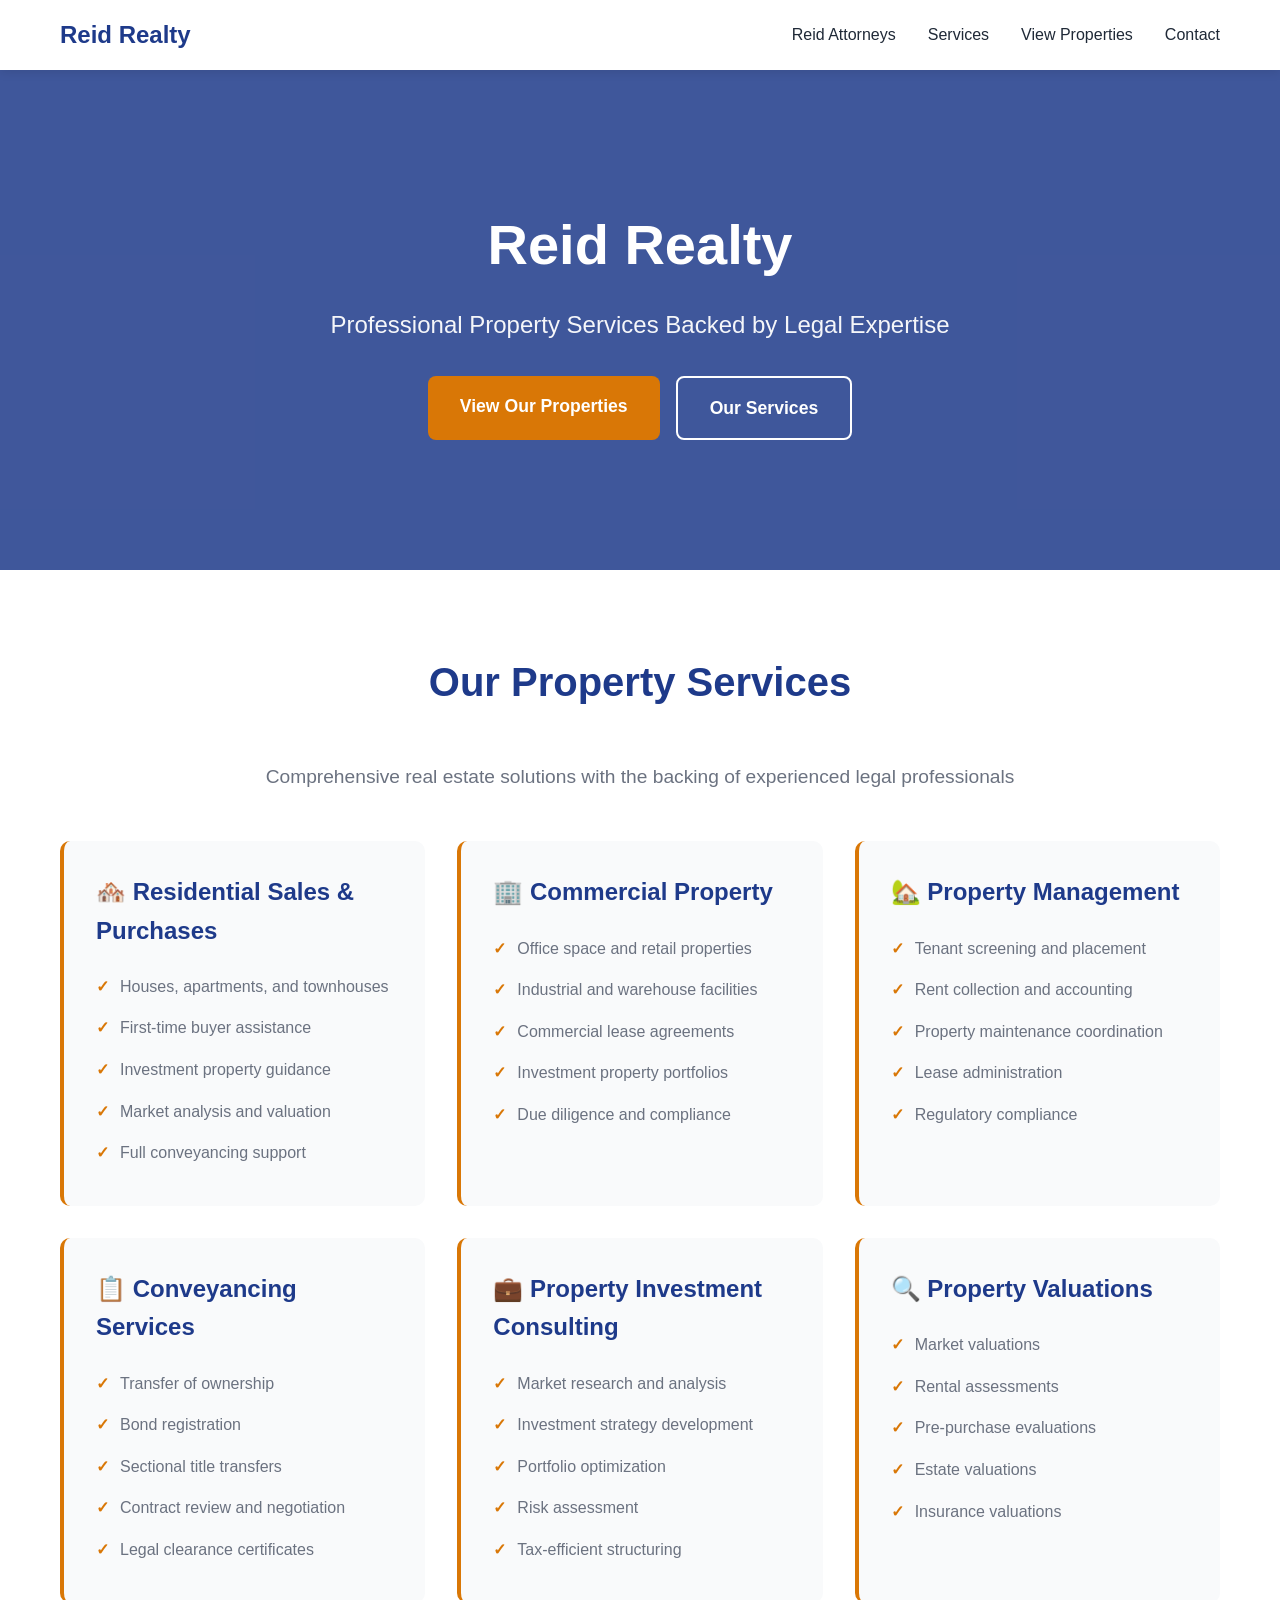
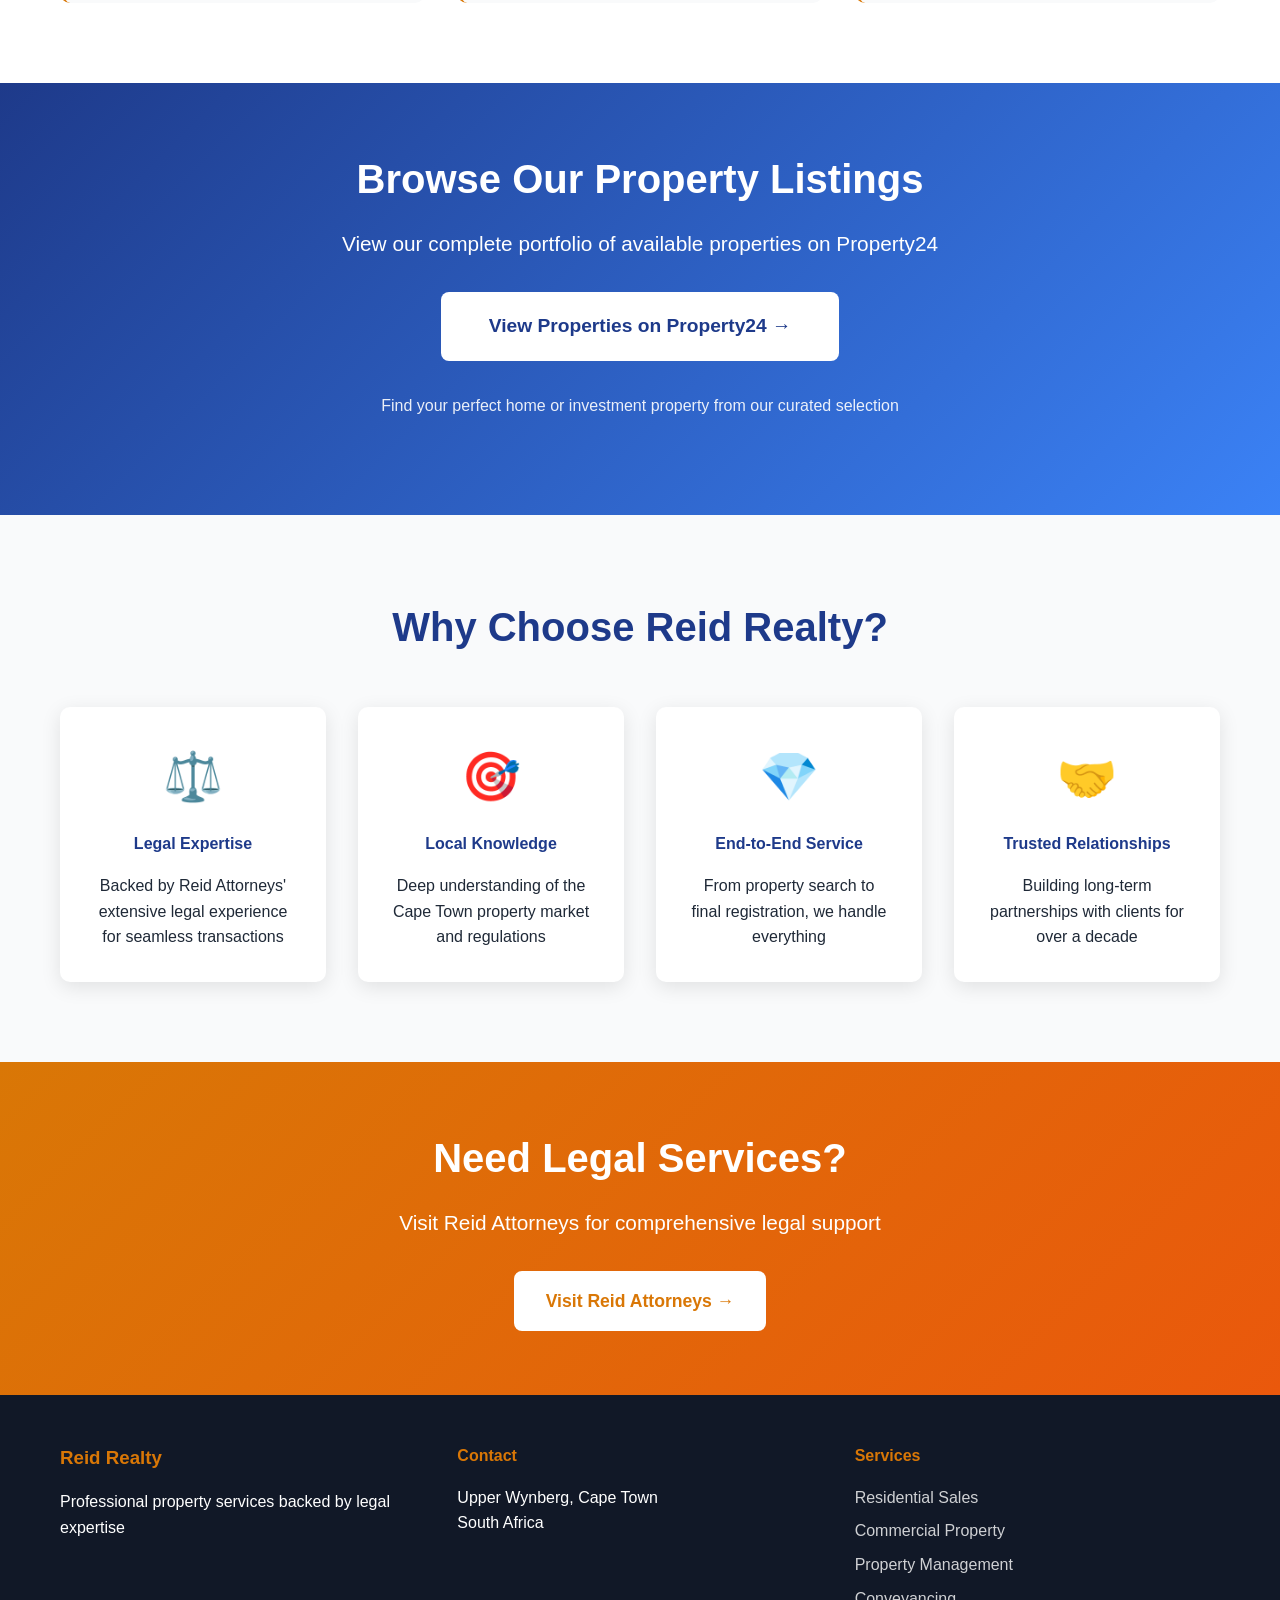
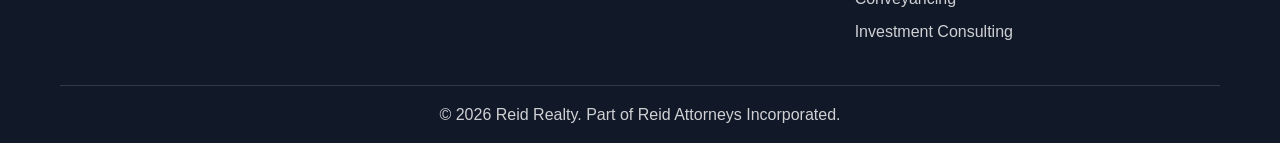
==== reid-realty.html @ 275b526b "Initial commit: Reid Attorneys & Reid Realty professional website" ====
<!DOCTYPE html>
<html lang="en">
<head>
    <meta charset="UTF-8">
    <meta name="viewport" content="width=device-width, initial-scale=1.0">
    <title>Reid Realty - Professional Property Services</title>
    <link rel="stylesheet" href="styles.css">
    <style>
        .realty-hero {
            height: 500px;
            background: linear-gradient(135deg, #d97706 0%, #ea580c 100%);
            background-image: url('https://images.unsplash.com/photo-1560518883-ce09059eeffa?w=1600&h=900&fit=crop');
            background-size: cover;
            background-position: center;
        }
        
        .realty-services {
            padding: 5rem 0;
            background: var(--white);
        }
        
        .realty-grid {
            display: grid;
            grid-template-columns: repeat(auto-fit, minmax(350px, 1fr));
            gap: 2rem;
            margin-top: 3rem;
        }
        
        .realty-service {
            background: var(--bg-light);
            padding: 2rem;
            border-radius: 10px;
            border-left: 4px solid var(--secondary-color);
        }
        
        .realty-service h3 {
            color: var(--primary-color);
            margin-bottom: 1rem;
            font-size: 1.5rem;
        }
        
        .realty-service ul {
            list-style: none;
            padding-left: 0;
        }
        
        .realty-service ul li {
            padding: 0.5rem 0;
            color: var(--text-light);
            padding-left: 1.5rem;
            position: relative;
        }
        
        .realty-service ul li:before {
            content: "✓";
            position: absolute;
            left: 0;
            color: var(--secondary-color);
            font-weight: bold;
        }
        
        .property24-cta {
            background: linear-gradient(135deg, var(--primary-color) 0%, #3b82f6 100%);
            padding: 4rem 0;
            text-align: center;
            color: var(--white);
        }
        
        .property24-cta h2 {
            font-size: 2.5rem;
            margin-bottom: 1rem;
        }
        
        .property24-cta p {
            font-size: 1.3rem;
            margin-bottom: 2rem;
        }
        
        .property24-btn {
            display: inline-block;
            padding: 1.2rem 3rem;
            background: var(--white);
            color: var(--primary-color);
            text-decoration: none;
            border-radius: 8px;
            font-weight: 700;
            font-size: 1.2rem;
            transition: all 0.3s;
        }
        
        .property24-btn:hover {
            transform: translateY(-3px);
            box-shadow: 0 10px 25px rgba(255,255,255,0.3);
        }
        
        .why-choose {
            padding: 5rem 0;
            background: var(--bg-light);
        }
        
        .why-grid {
            display: grid;
            grid-template-columns: repeat(auto-fit, minmax(250px, 1fr));
            gap: 2rem;
            margin-top: 3rem;
        }
        
        .why-card {
            background: var(--white);
            padding: 2rem;
            border-radius: 10px;
            text-align: center;
            box-shadow: 0 5px 20px rgba(0,0,0,0.1);
        }
        
        .why-icon {
            font-size: 3rem;
            margin-bottom: 1rem;
        }
        
        .why-card h4 {
            color: var(--primary-color);
            margin-bottom: 1rem;
        }
    </style>
</head>
<body>
    <!-- Navigation -->
    <nav class="navbar">
        <div class="container">
            <div class="nav-brand">
                <h2>Reid Realty</h2>
            </div>
            <ul class="nav-menu">
                <li><a href="index.html">Reid Attorneys</a></li>
                <li><a href="#services">Services</a></li>
                <li><a href="#property24">View Properties</a></li>
                <li><a href="index.html#contact">Contact</a></li>
            </ul>
        </div>
    </nav>

    <!-- Hero Section -->
    <section class="hero realty-hero">
        <div class="hero-overlay"></div>
        <div class="hero-content">
            <h1>Reid Realty</h1>
            <p class="hero-subtitle">Professional Property Services Backed by Legal Expertise</p>
            <div class="hero-buttons">
                <a href="#property24" class="btn btn-primary">View Our Properties</a>
                <a href="#services" class="btn btn-secondary">Our Services</a>
            </div>
        </div>
    </section>

    <!-- Services Section -->
    <section id="services" class="realty-services">
        <div class="container">
            <h2 class="section-title">Our Property Services</h2>
            <p class="section-subtitle">Comprehensive real estate solutions with the backing of experienced legal professionals</p>
            
            <div class="realty-grid">
                <div class="realty-service">
                    <h3>🏘️ Residential Sales & Purchases</h3>
                    <ul>
                        <li>Houses, apartments, and townhouses</li>
                        <li>First-time buyer assistance</li>
                        <li>Investment property guidance</li>
                        <li>Market analysis and valuation</li>
                        <li>Full conveyancing support</li>
                    </ul>
                </div>
                
                <div class="realty-service">
                    <h3>🏢 Commercial Property</h3>
                    <ul>
                        <li>Office space and retail properties</li>
                        <li>Industrial and warehouse facilities</li>
                        <li>Commercial lease agreements</li>
                        <li>Investment property portfolios</li>
                        <li>Due diligence and compliance</li>
                    </ul>
                </div>
                
                <div class="realty-service">
                    <h3>🏡 Property Management</h3>
                    <ul>
                        <li>Tenant screening and placement</li>
                        <li>Rent collection and accounting</li>
                        <li>Property maintenance coordination</li>
                        <li>Lease administration</li>
                        <li>Regulatory compliance</li>
                    </ul>
                </div>
                
                <div class="realty-service">
                    <h3>📋 Conveyancing Services</h3>
                    <ul>
                        <li>Transfer of ownership</li>
                        <li>Bond registration</li>
                        <li>Sectional title transfers</li>
                        <li>Contract review and negotiation</li>
                        <li>Legal clearance certificates</li>
                    </ul>
                </div>
                
                <div class="realty-service">
                    <h3>💼 Property Investment Consulting</h3>
                    <ul>
                        <li>Market research and analysis</li>
                        <li>Investment strategy development</li>
                        <li>Portfolio optimization</li>
                        <li>Risk assessment</li>
                        <li>Tax-efficient structuring</li>
                    </ul>
                </div>
                
                <div class="realty-service">
                    <h3>🔍 Property Valuations</h3>
                    <ul>
                        <li>Market valuations</li>
                        <li>Rental assessments</li>
                        <li>Pre-purchase evaluations</li>
                        <li>Estate valuations</li>
                        <li>Insurance valuations</li>
                    </ul>
                </div>
            </div>
        </div>
    </section>

    <!-- Property24 CTA -->
    <section id="property24" class="property24-cta">
        <div class="container">
            <h2>Browse Our Property Listings</h2>
            <p>View our complete portfolio of available properties on Property24</p>
            <a href="https://www.property24.co.za/" target="_blank" class="property24-btn">
                View Properties on Property24 →
            </a>
            <p style="margin-top: 2rem; font-size: 1rem; opacity: 0.9;">
                Find your perfect home or investment property from our curated selection
            </p>
        </div>
    </section>

    <!-- Why Choose Us -->
    <section class="why-choose">
        <div class="container">
            <h2 class="section-title">Why Choose Reid Realty?</h2>
            
            <div class="why-grid">
                <div class="why-card">
                    <div class="why-icon">⚖️</div>
                    <h4>Legal Expertise</h4>
                    <p>Backed by Reid Attorneys' extensive legal experience for seamless transactions</p>
                </div>
                
                <div class="why-card">
                    <div class="why-icon">🎯</div>
                    <h4>Local Knowledge</h4>
                    <p>Deep understanding of the Cape Town property market and regulations</p>
                </div>
                
                <div class="why-card">
                    <div class="why-icon">💎</div>
                    <h4>End-to-End Service</h4>
                    <p>From property search to final registration, we handle everything</p>
                </div>
                
                <div class="why-card">
                    <div class="why-icon">🤝</div>
                    <h4>Trusted Relationships</h4>
                    <p>Building long-term partnerships with clients for over a decade</p>
                </div>
            </div>
        </div>
    </section>

    <!-- Back to Attorneys CTA -->
    <section class="realty-cta">
        <div class="container">
            <h2>Need Legal Services?</h2>
            <p>Visit Reid Attorneys for comprehensive legal support</p>
            <a href="index.html" class="btn btn-light">Visit Reid Attorneys →</a>
        </div>
    </section>

    <!-- Footer -->
    <footer class="footer">
        <div class="container">
            <div class="footer-content">
                <div class="footer-section">
                    <h3>Reid Realty</h3>
                    <p>Professional property services backed by legal expertise</p>
                </div>
                <div class="footer-section">
                    <h4>Contact</h4>
                    <p>Upper Wynberg, Cape Town<br>South Africa</p>
                </div>
                <div class="footer-section">
                    <h4>Services</h4>
                    <ul>
                        <li>Residential Sales</li>
                        <li>Commercial Property</li>
                        <li>Property Management</li>
                        <li>Conveyancing</li>
                        <li>Investment Consulting</li>
                    </ul>
                </div>
            </div>
            <div class="footer-bottom">
                <p>&copy; 2026 Reid Realty. Part of Reid Attorneys Incorporated.</p>
            </div>
        </div>
    </footer>

    <script src="script.js"></script>
</body>
</html>
---- styles.css ----
/* Reset and Base Styles */
* {
    margin: 0;
    padding: 0;
    box-sizing: border-box;
}

:root {
    --primary-color: #1e3a8a;
    --secondary-color: #d97706;
    --text-dark: #1f2937;
    --text-light: #6b7280;
    --bg-light: #f9fafb;
    --white: #ffffff;
}

body {
    font-family: 'Segoe UI', Tahoma, Geneva, Verdana, sans-serif;
    line-height: 1.6;
    color: var(--text-dark);
}

.container {
    max-width: 1200px;
    margin: 0 auto;
    padding: 0 20px;
}

/* Navigation */
.navbar {
    background: var(--white);
    box-shadow: 0 2px 10px rgba(0,0,0,0.1);
    position: sticky;
    top: 0;
    z-index: 1000;
}

.navbar .container {
    display: flex;
    justify-content: space-between;
    align-items: center;
    padding: 1rem 20px;
}

.nav-brand h2 {
    color: var(--primary-color);
    font-size: 1.5rem;
}

.nav-menu {
    display: flex;
    list-style: none;
    gap: 2rem;
}

.nav-menu a {
    text-decoration: none;
    color: var(--text-dark);
    font-weight: 500;
    transition: color 0.3s;
}

.nav-menu a:hover {
    color: var(--primary-color);
}

.nav-special {
    background: var(--secondary-color);
    color: var(--white) !important;
    padding: 0.5rem 1rem;
    border-radius: 5px;
}

/* Hero Section */
.hero {
    height: 600px;
    background: linear-gradient(135deg, #1e3a8a 0%, #3b82f6 100%);
    position: relative;
    display: flex;
    align-items: center;
    justify-content: center;
    text-align: center;
    color: var(--white);
    background-image: url('https://images.unsplash.com/photo-1589994965851-a8f479c573a9?w=1600&h=900&fit=crop');
    background-size: cover;
    background-position: center;
}

.hero-overlay {
    position: absolute;
    top: 0;
    left: 0;
    right: 0;
    bottom: 0;
    background: rgba(30, 58, 138, 0.85);
}

.hero-content {
    position: relative;
    z-index: 1;
    max-width: 800px;
    padding: 0 20px;
}

.hero h1 {
    font-size: 3.5rem;
    margin-bottom: 1rem;
    font-weight: 700;
}

.hero-subtitle {
    font-size: 1.5rem;
    margin-bottom: 2rem;
    opacity: 0.95;
}

.hero-buttons {
    display: flex;
    gap: 1rem;
    justify-content: center;
    flex-wrap: wrap;
}

/* Buttons */
.btn {
    padding: 1rem 2rem;
    border-radius: 8px;
    text-decoration: none;
    font-weight: 600;
    font-size: 1.1rem;
    transition: all 0.3s;
    display: inline-block;
    border: none;
    cursor: pointer;
}

.btn-primary {
    background: var(--secondary-color);
    color: var(--white);
}

.btn-primary:hover {
    background: #b45309;
    transform: translateY(-2px);
    box-shadow: 0 5px 15px rgba(217, 119, 6, 0.3);
}

.btn-secondary {
    background: transparent;
    color: var(--white);
    border: 2px solid var(--white);
}

.btn-secondary:hover {
    background: var(--white);
    color: var(--primary-color);
}

.btn-light {
    background: var(--white);
    color: var(--secondary-color);
}

.btn-light:hover {
    background: var(--bg-light);
}

.btn-full {
    width: 100%;
}

/* About Section */
.about-section {
    padding: 5rem 0;
    background: var(--white);
}

.section-title {
    text-align: center;
    font-size: 2.5rem;
    margin-bottom: 3rem;
    color: var(--primary-color);
}

.about-content {
    display: grid;
    grid-template-columns: 2fr 1fr;
    gap: 3rem;
    align-items: start;
}

.about-text p {
    margin-bottom: 1.5rem;
    font-size: 1.1rem;
    line-height: 1.8;
}

.highlight {
    font-weight: 600;
    color: var(--primary-color);
}

.quote {
    border-left: 4px solid var(--secondary-color);
    padding: 1.5rem;
    margin: 2rem 0;
    background: var(--bg-light);
    font-style: italic;
    border-radius: 0 8px 8px 0;
}

.quote footer {
    margin-top: 1rem;
    font-weight: 600;
    font-style: normal;
}

.about-image img {
    width: 100%;
    border-radius: 10px;
    box-shadow: 0 10px 30px rgba(0,0,0,0.2);
}

/* Services Section */
.services-section {
    padding: 5rem 0;
    background: var(--bg-light);
}

.services-grid {
    display: grid;
    grid-template-columns: repeat(auto-fit, minmax(300px, 1fr));
    gap: 2rem;
}

.service-card {
    background: var(--white);
    padding: 2.5rem;
    border-radius: 10px;
    box-shadow: 0 5px 20px rgba(0,0,0,0.1);
    transition: transform 0.3s, box-shadow 0.3s;
    border-top: 4px solid var(--secondary-color);
}

.service-card:hover {
    transform: translateY(-5px);
    box-shadow: 0 10px 30px rgba(0,0,0,0.15);
}

.service-icon {
    font-size: 3rem;
    margin-bottom: 1rem;
}

.service-card h3 {
    font-size: 1.5rem;
    margin-bottom: 1rem;
    color: var(--primary-color);
}

.service-card p {
    color: var(--text-light);
    line-height: 1.6;
}

/* Contact Section */
.contact-section {
    padding: 5rem 0;
    background: var(--white);
}

.section-subtitle {
    text-align: center;
    font-size: 1.2rem;
    color: var(--text-light);
    margin-bottom: 3rem;
}

.query-form {
    max-width: 700px;
    margin: 0 auto;
    background: var(--bg-light);
    padding: 3rem;
    border-radius: 10px;
    box-shadow: 0 5px 20px rgba(0,0,0,0.1);
}

.form-group {
    margin-bottom: 1.5rem;
}

.form-group label {
    display: block;
    margin-bottom: 0.5rem;
    font-weight: 600;
    color: var(--text-dark);
}

.form-group input,
.form-group select,
.form-group textarea {
    width: 100%;
    padding: 0.8rem;
    border: 2px solid #e5e7eb;
    border-radius: 5px;
    font-size: 1rem;
    font-family: inherit;
    transition: border-color 0.3s;
}

.form-group input:focus,
.form-group select:focus,
.form-group textarea:focus {
    outline: none;
    border-color: var(--primary-color);
}

.form-note {
    margin-top: 1rem;
    font-size: 0.9rem;
    color: var(--text-light);
    text-align: center;
}

.success-message {
    max-width: 700px;
    margin: 2rem auto;
    padding: 2rem;
    background: #d1fae5;
    border: 2px solid #10b981;
    border-radius: 10px;
    text-align: center;
}

.success-message h3 {
    color: #065f46;
    margin-bottom: 1rem;
}

.success-message p {
    color: #047857;
}

/* Reid Realty CTA */
.realty-cta {
    padding: 4rem 0;
    background: linear-gradient(135deg, var(--secondary-color) 0%, #ea580c 100%);
    text-align: center;
    color: var(--white);
}

.realty-cta h2 {
    font-size: 2.5rem;
    margin-bottom: 1rem;
}

.realty-cta p {
    font-size: 1.3rem;
    margin-bottom: 2rem;
}

/* Footer */
.footer {
    background: #111827;
    color: var(--white);
    padding: 3rem 0 1rem;
}

.footer-content {
    display: grid;
    grid-template-columns: repeat(auto-fit, minmax(250px, 1fr));
    gap: 2rem;
    margin-bottom: 2rem;
}

.footer-section h3,
.footer-section h4 {
    margin-bottom: 1rem;
    color: var(--secondary-color);
}

.footer-section ul {
    list-style: none;
}

.footer-section ul li {
    margin-bottom: 0.5rem;
    opacity: 0.8;
}

.footer-bottom {
    border-top: 1px solid #374151;
    padding-top: 1rem;
    text-align: center;
    opacity: 0.8;
}

/* Responsive Design */
@media (max-width: 768px) {
    .hero h1 {
        font-size: 2.5rem;
    }
    
    .hero-subtitle {
        font-size: 1.2rem;
    }
    
    .nav-menu {
        flex-direction: column;
        gap: 1rem;
    }
    
    .about-content {
        grid-template-columns: 1fr;
    }
    
    .services-grid {
        grid-template-columns: 1fr;
    }
    
    .query-form {
        padding: 2rem 1.5rem;
    }
}
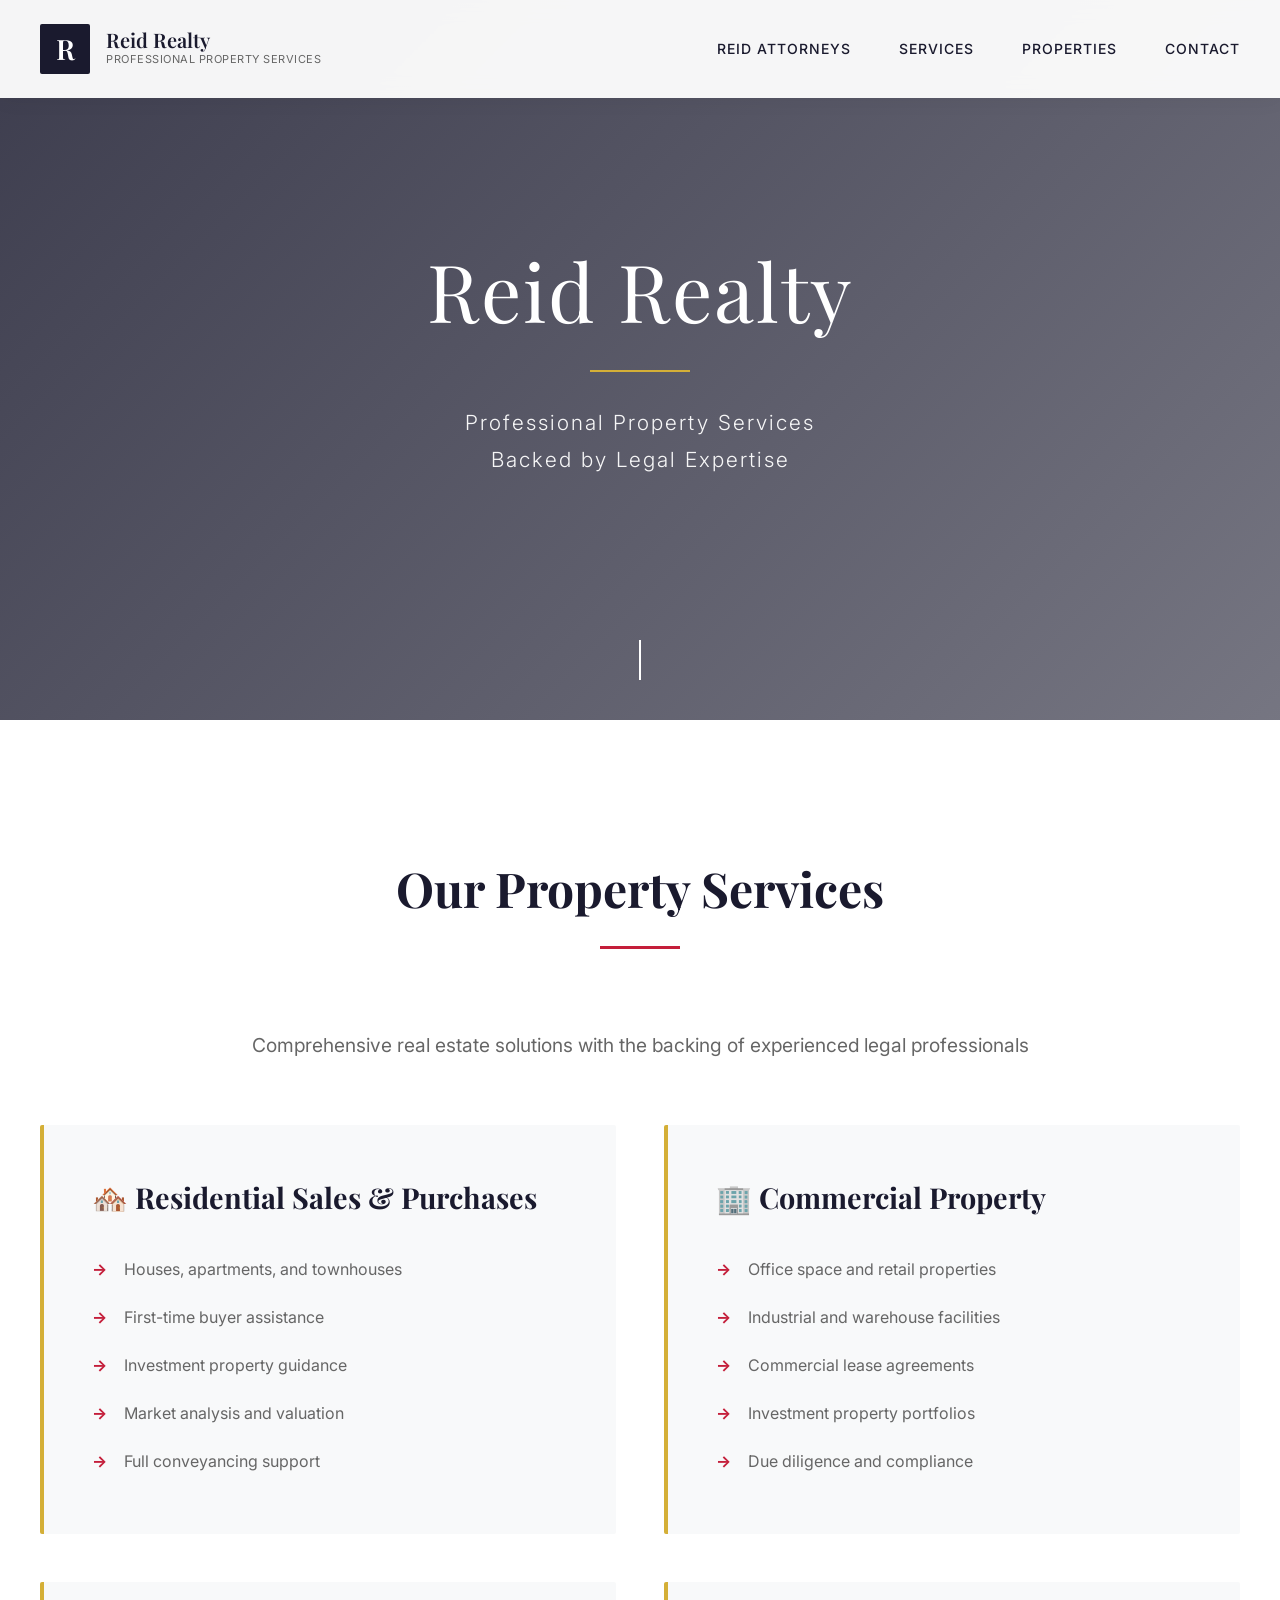
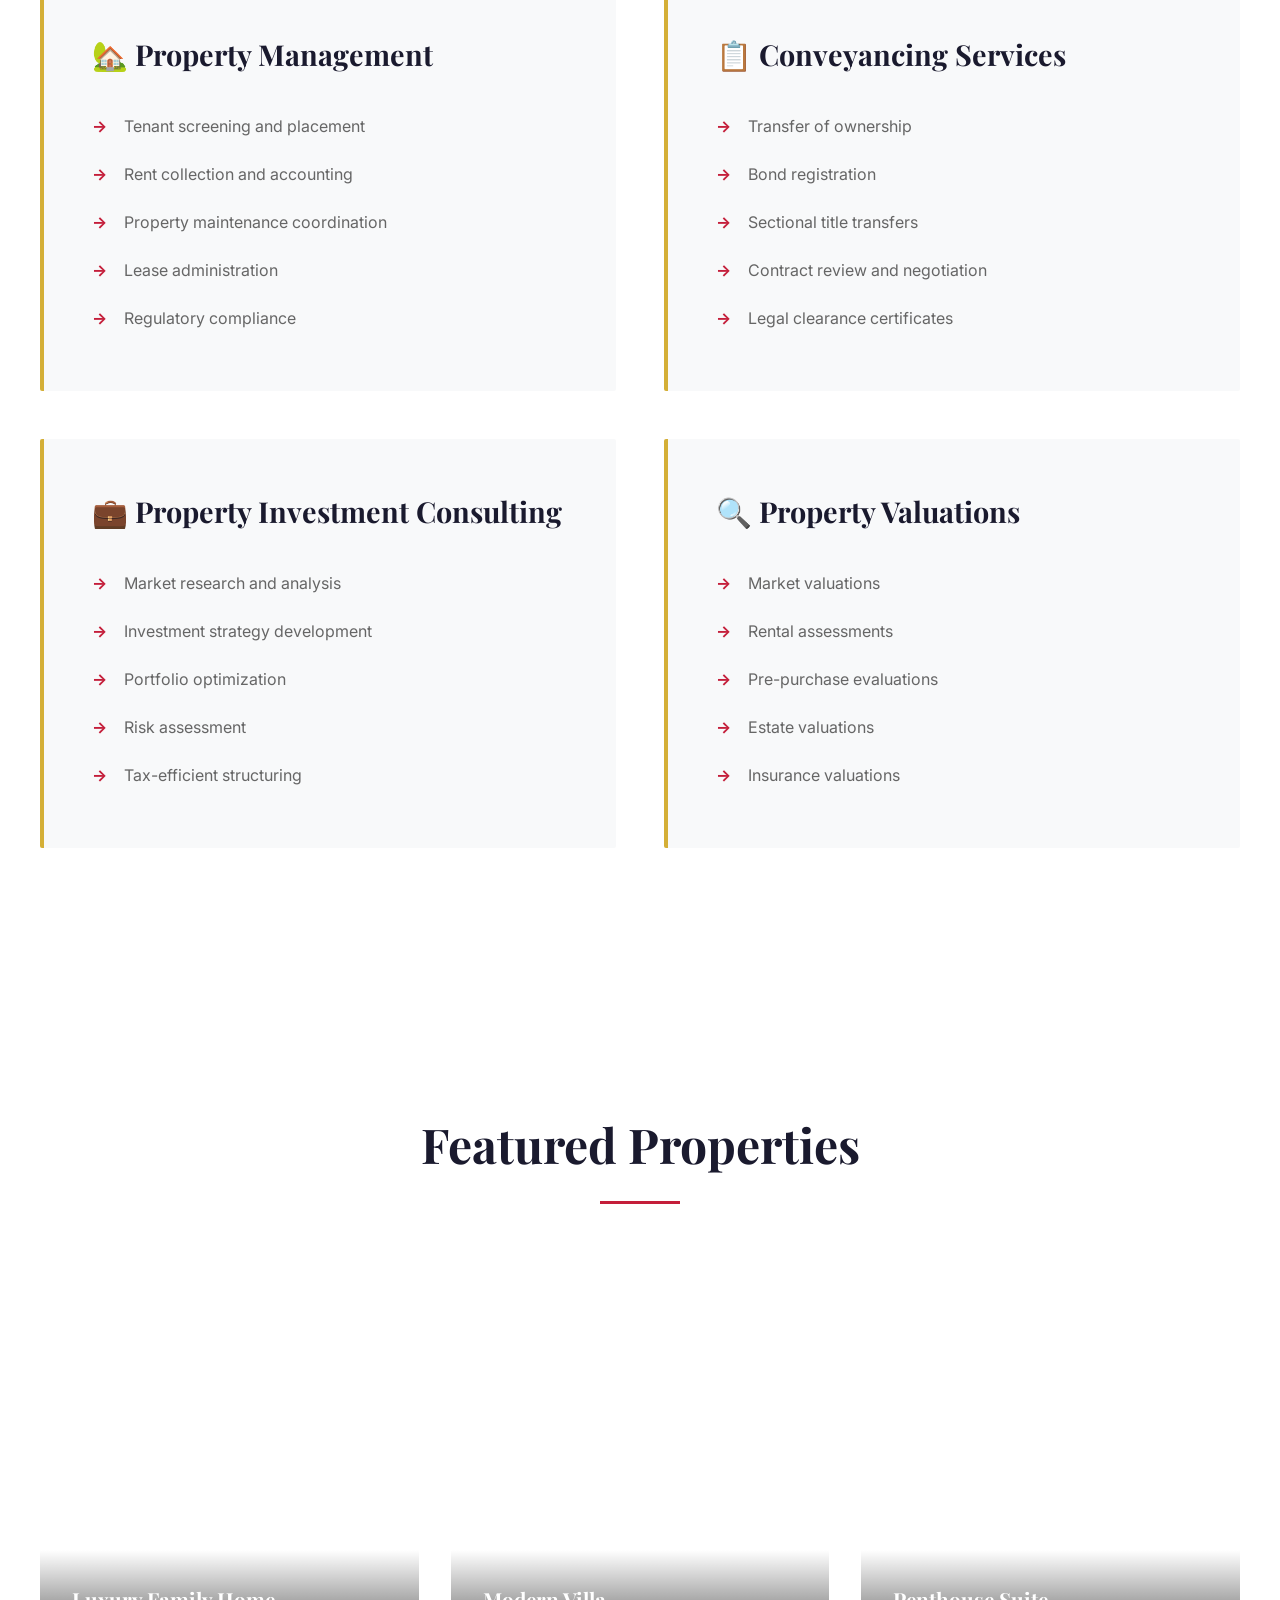
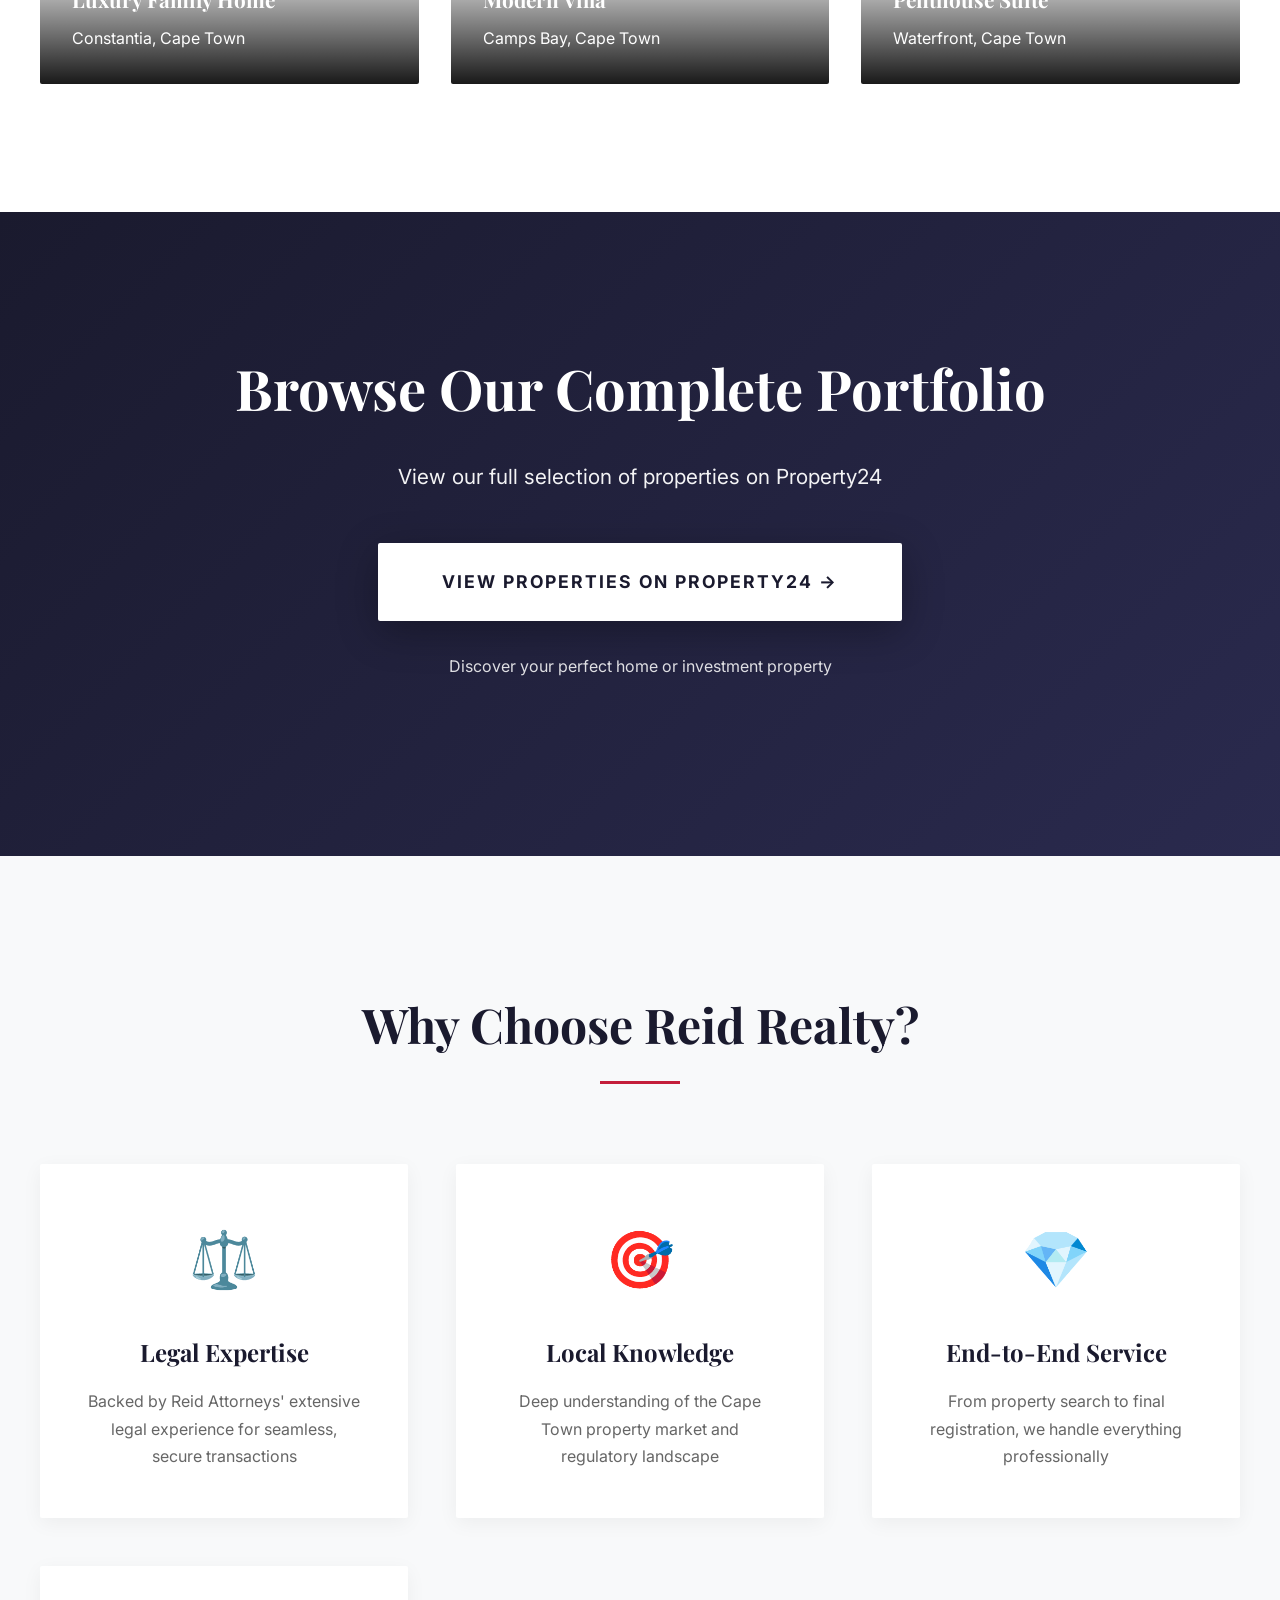
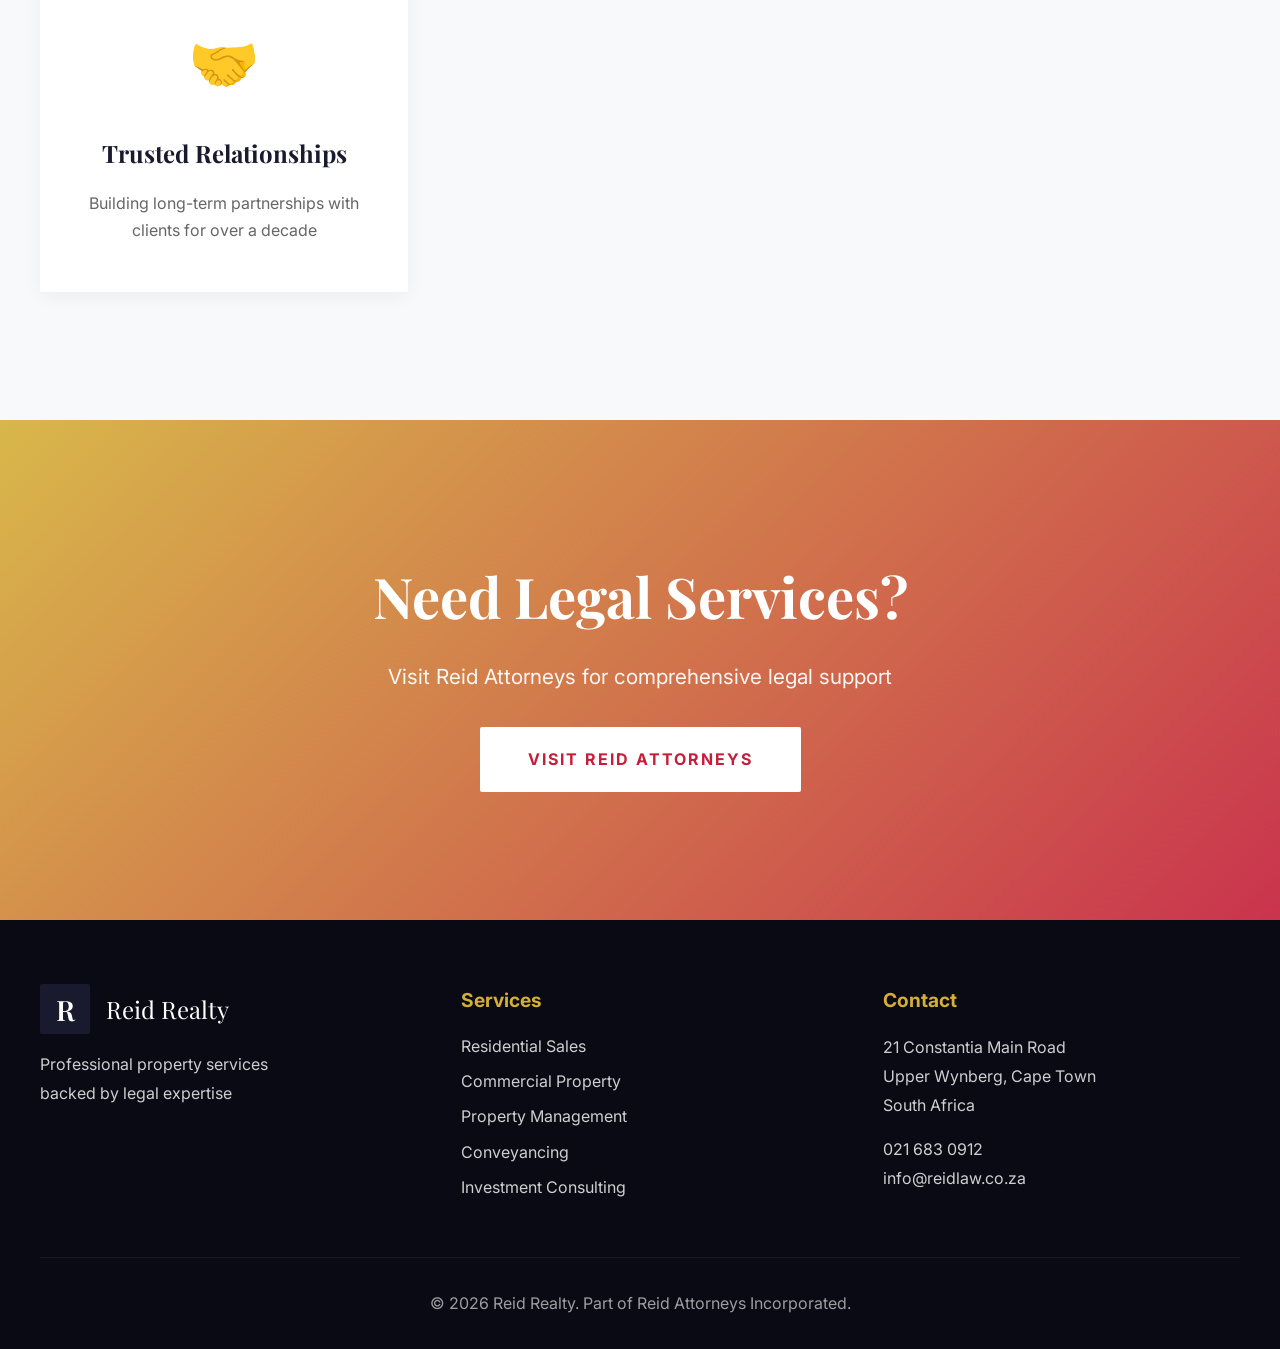
==== commit 679c5d8e: "Premium redesign: sophisticated typography, parallax effects, dramatic imagery" ====
--- a/reid-realty.html
+++ b/reid-realty.html
@@ -4,163 +4,263 @@
     <meta charset="UTF-8">
     <meta name="viewport" content="width=device-width, initial-scale=1.0">
     <title>Reid Realty - Professional Property Services</title>
+    <link rel="preconnect" href="https://fonts.googleapis.com">
+    <link rel="preconnect" href="https://fonts.gstatic.com" crossorigin>
+    <link href="https://fonts.googleapis.com/css2?family=Playfair+Display:wght@400;500;600;700&family=Inter:wght@300;400;500;600;700&display=swap" rel="stylesheet">
     <link rel="stylesheet" href="styles.css">
     <style>
         .realty-hero {
-            height: 500px;
-            background: linear-gradient(135deg, #d97706 0%, #ea580c 100%);
-            background-image: url('https://images.unsplash.com/photo-1560518883-ce09059eeffa?w=1600&h=900&fit=crop');
+            height: 80vh;
+            background: url('https://images.unsplash.com/photo-1560518883-ce09059eeffa?w=2000&h=1200&fit=crop&q=90') center/cover;
+        }
+        
+        .realty-services-section {
+            padding: 8rem 0;
+            background: var(--white);
+        }
+        
+        .realty-service-grid {
+            display: grid;
+            grid-template-columns: repeat(auto-fit, minmax(380px, 1fr));
+            gap: 3rem;
+            margin-top: 4rem;
+        }
+        
+        .realty-service-card {
+            background: var(--bg-light);
+            padding: 3rem;
+            border-radius: 2px;
+            border-left: 4px solid var(--gold);
+            transition: all 0.3s;
+        }
+        
+        .realty-service-card:hover {
+            transform: translateX(10px);
+            box-shadow: 0 15px 40px rgba(0,0,0,0.1);
+            border-left-color: var(--accent);
+        }
+        
+        .realty-service-card h3 {
+            font-family: 'Playfair Display', serif;
+            font-size: 1.8rem;
+            margin-bottom: 1.5rem;
+            color: var(--primary);
+        }
+        
+        .realty-service-card ul {
+            list-style: none;
+            padding: 0;
+        }
+        
+        .realty-service-card li {
+            padding: 0.7rem 0;
+            padding-left: 2rem;
+            position: relative;
+            color: var(--text-light);
+            line-height: 1.6;
+        }
+        
+        .realty-service-card li:before {
+            content: "→";
+            position: absolute;
+            left: 0;
+            color: var(--accent);
+            font-weight: bold;
+        }
+        
+        .property24-section {
+            padding: 8rem 0;
+            background: linear-gradient(135deg, var(--primary) 0%, #2a2a4e 100%);
+            text-align: center;
+            color: var(--white);
+            position: relative;
+            overflow: hidden;
+        }
+        
+        .property24-section:before {
+            content: '';
+            position: absolute;
+            top: 0;
+            left: 0;
+            right: 0;
+            bottom: 0;
+            background: url('https://images.unsplash.com/photo-1582407947304-fd86f028f716?w=2000&h=1000&fit=crop&q=80') center/cover;
+            opacity: 0.1;
+        }
+        
+        .property24-content {
+            position: relative;
+            z-index: 2;
+        }
+        
+        .property24-content h2 {
+            font-family: 'Playfair Display', serif;
+            font-size: 3.5rem;
+            margin-bottom: 1.5rem;
+        }
+        
+        .property24-content p {
+            font-size: 1.3rem;
+            margin-bottom: 3rem;
+            opacity: 0.95;
+        }
+        
+        .property24-button {
+            display: inline-block;
+            background: var(--white);
+            color: var(--primary);
+            padding: 1.5rem 4rem;
+            text-decoration: none;
+            font-weight: 700;
+            letter-spacing: 2px;
+            font-size: 1.1rem;
+            border-radius: 2px;
+            transition: all 0.3s;
+            box-shadow: 0 10px 40px rgba(0,0,0,0.3);
+        }
+        
+        .property24-button:hover {
+            transform: translateY(-5px);
+            box-shadow: 0 20px 60px rgba(255,255,255,0.2);
+        }
+        
+        .why-section {
+            padding: 8rem 0;
+            background: var(--bg-light);
+        }
+        
+        .why-grid {
+            display: grid;
+            grid-template-columns: repeat(auto-fit, minmax(280px, 1fr));
+            gap: 3rem;
+            margin-top: 4rem;
+        }
+        
+        .why-card {
+            background: var(--white);
+            padding: 3rem;
+            text-align: center;
+            border-radius: 2px;
+            transition: all 0.4s;
+            box-shadow: 0 5px 20px rgba(0,0,0,0.05);
+        }
+        
+        .why-card:hover {
+            transform: translateY(-10px);
+            box-shadow: 0 20px 50px rgba(0,0,0,0.1);
+        }
+        
+        .why-icon {
+            font-size: 3.5rem;
+            margin-bottom: 1.5rem;
+            display: block;
+        }
+        
+        .why-card h4 {
+            font-family: 'Playfair Display', serif;
+            font-size: 1.5rem;
+            margin-bottom: 1rem;
+            color: var(--primary);
+        }
+        
+        .why-card p {
+            color: var(--text-light);
+            line-height: 1.7;
+        }
+        
+        .featured-properties {
+            padding: 8rem 0;
+            background: var(--white);
+        }
+        
+        .property-showcase {
+            display: grid;
+            grid-template-columns: repeat(3, 1fr);
+            gap: 2rem;
+            margin-top: 4rem;
+        }
+        
+        .property-card {
+            position: relative;
+            height: 400px;
+            border-radius: 2px;
+            overflow: hidden;
+            cursor: pointer;
+        }
+        
+        .property-card-image {
+            width: 100%;
+            height: 100%;
             background-size: cover;
             background-position: center;
-        }
-        
-        .realty-services {
-            padding: 5rem 0;
-            background: var(--white);
-        }
-        
-        .realty-grid {
-            display: grid;
-            grid-template-columns: repeat(auto-fit, minmax(350px, 1fr));
-            gap: 2rem;
-            margin-top: 3rem;
-        }
-        
-        .realty-service {
-            background: var(--bg-light);
+            transition: transform 0.6s;
+        }
+        
+        .property-card:hover .property-card-image {
+            transform: scale(1.1);
+        }
+        
+        .property-card-overlay {
+            position: absolute;
+            bottom: 0;
+            left: 0;
+            right: 0;
             padding: 2rem;
-            border-radius: 10px;
-            border-left: 4px solid var(--secondary-color);
-        }
-        
-        .realty-service h3 {
-            color: var(--primary-color);
-            margin-bottom: 1rem;
-            font-size: 1.5rem;
-        }
-        
-        .realty-service ul {
-            list-style: none;
-            padding-left: 0;
-        }
-        
-        .realty-service ul li {
-            padding: 0.5rem 0;
-            color: var(--text-light);
-            padding-left: 1.5rem;
-            position: relative;
-        }
-        
-        .realty-service ul li:before {
-            content: "✓";
-            position: absolute;
-            left: 0;
-            color: var(--secondary-color);
-            font-weight: bold;
-        }
-        
-        .property24-cta {
-            background: linear-gradient(135deg, var(--primary-color) 0%, #3b82f6 100%);
-            padding: 4rem 0;
-            text-align: center;
+            background: linear-gradient(to top, rgba(0,0,0,0.9) 0%, transparent 100%);
             color: var(--white);
         }
         
-        .property24-cta h2 {
-            font-size: 2.5rem;
-            margin-bottom: 1rem;
-        }
-        
-        .property24-cta p {
+        .property-card h4 {
+            font-family: 'Playfair Display', serif;
             font-size: 1.3rem;
-            margin-bottom: 2rem;
-        }
-        
-        .property24-btn {
-            display: inline-block;
-            padding: 1.2rem 3rem;
-            background: var(--white);
-            color: var(--primary-color);
-            text-decoration: none;
-            border-radius: 8px;
-            font-weight: 700;
-            font-size: 1.2rem;
-            transition: all 0.3s;
-        }
-        
-        .property24-btn:hover {
-            transform: translateY(-3px);
-            box-shadow: 0 10px 25px rgba(255,255,255,0.3);
-        }
-        
-        .why-choose {
-            padding: 5rem 0;
-            background: var(--bg-light);
-        }
-        
-        .why-grid {
-            display: grid;
-            grid-template-columns: repeat(auto-fit, minmax(250px, 1fr));
-            gap: 2rem;
-            margin-top: 3rem;
-        }
-        
-        .why-card {
-            background: var(--white);
-            padding: 2rem;
-            border-radius: 10px;
-            text-align: center;
-            box-shadow: 0 5px 20px rgba(0,0,0,0.1);
-        }
-        
-        .why-icon {
-            font-size: 3rem;
-            margin-bottom: 1rem;
-        }
-        
-        .why-card h4 {
-            color: var(--primary-color);
-            margin-bottom: 1rem;
+            margin-bottom: 0.5rem;
         }
     </style>
 </head>
 <body>
     <!-- Navigation -->
-    <nav class="navbar">
-        <div class="container">
+    <nav class="navbar" id="navbar">
+        <div class="container nav-container">
             <div class="nav-brand">
-                <h2>Reid Realty</h2>
+                <div class="logo">
+                    <span class="logo-r">R</span>
+                    <div class="logo-text">
+                        <span class="logo-name">Reid Realty</span>
+                        <span class="logo-sub">Professional Property Services</span>
+                    </div>
+                </div>
             </div>
             <ul class="nav-menu">
                 <li><a href="index.html">Reid Attorneys</a></li>
                 <li><a href="#services">Services</a></li>
-                <li><a href="#property24">View Properties</a></li>
+                <li><a href="#property24">Properties</a></li>
                 <li><a href="index.html#contact">Contact</a></li>
             </ul>
         </div>
     </nav>
 
-    <!-- Hero Section -->
-    <section class="hero realty-hero">
+    <!-- Hero -->
+    <section class="hero-section realty-hero">
         <div class="hero-overlay"></div>
         <div class="hero-content">
-            <h1>Reid Realty</h1>
-            <p class="hero-subtitle">Professional Property Services Backed by Legal Expertise</p>
-            <div class="hero-buttons">
-                <a href="#property24" class="btn btn-primary">View Our Properties</a>
-                <a href="#services" class="btn btn-secondary">Our Services</a>
-            </div>
-        </div>
-    </section>
-
-    <!-- Services Section -->
-    <section id="services" class="realty-services">
+            <h1 class="hero-title">Reid Realty</h1>
+            <div class="hero-divider"></div>
+            <p class="hero-subtitle">Professional Property Services<br>Backed by Legal Expertise</p>
+        </div>
+        <div class="scroll-indicator"><span></span></div>
+    </section>
+
+    <!-- Services -->
+    <section id="services" class="realty-services-section">
         <div class="container">
-            <h2 class="section-title">Our Property Services</h2>
-            <p class="section-subtitle">Comprehensive real estate solutions with the backing of experienced legal professionals</p>
+            <h2 class="section-title-center">Our Property Services</h2>
+            <div class="services-divider-center"></div>
+            <p style="text-align: center; font-size: 1.2rem; color: var(--text-light); max-width: 800px; margin: 0 auto 4rem;">
+                Comprehensive real estate solutions with the backing of experienced legal professionals
+            </p>
             
-            <div class="realty-grid">
-                <div class="realty-service">
+            <div class="realty-service-grid">
+                <div class="realty-service-card">
                     <h3>🏘️ Residential Sales & Purchases</h3>
                     <ul>
                         <li>Houses, apartments, and townhouses</li>
@@ -171,7 +271,7 @@
                     </ul>
                 </div>
                 
-                <div class="realty-service">
+                <div class="realty-service-card">
                     <h3>🏢 Commercial Property</h3>
                     <ul>
                         <li>Office space and retail properties</li>
@@ -182,7 +282,7 @@
                     </ul>
                 </div>
                 
-                <div class="realty-service">
+                <div class="realty-service-card">
                     <h3>🏡 Property Management</h3>
                     <ul>
                         <li>Tenant screening and placement</li>
@@ -193,7 +293,7 @@
                     </ul>
                 </div>
                 
-                <div class="realty-service">
+                <div class="realty-service-card">
                     <h3>📋 Conveyancing Services</h3>
                     <ul>
                         <li>Transfer of ownership</li>
@@ -204,7 +304,7 @@
                     </ul>
                 </div>
                 
-                <div class="realty-service">
+                <div class="realty-service-card">
                     <h3>💼 Property Investment Consulting</h3>
                     <ul>
                         <li>Market research and analysis</li>
@@ -215,7 +315,7 @@
                     </ul>
                 </div>
                 
-                <div class="realty-service">
+                <div class="realty-service-card">
                     <h3>🔍 Property Valuations</h3>
                     <ul>
                         <li>Market valuations</li>
@@ -229,46 +329,81 @@
         </div>
     </section>
 
+    <!-- Featured Properties Preview -->
+    <section class="featured-properties">
+        <div class="container">
+            <h2 class="section-title-center">Featured Properties</h2>
+            <div class="services-divider-center"></div>
+            
+            <div class="property-showcase">
+                <div class="property-card">
+                    <div class="property-card-image" style="background-image: url('https://images.unsplash.com/photo-1600596542815-ffad4c1539a9?w=600&h=400&fit=crop&q=80')"></div>
+                    <div class="property-card-overlay">
+                        <h4>Luxury Family Home</h4>
+                        <p>Constantia, Cape Town</p>
+                    </div>
+                </div>
+                
+                <div class="property-card">
+                    <div class="property-card-image" style="background-image: url('https://images.unsplash.com/photo-1512917774080-9991f1c4c750?w=600&h=400&fit=crop&q=80')"></div>
+                    <div class="property-card-overlay">
+                        <h4>Modern Villa</h4>
+                        <p>Camps Bay, Cape Town</p>
+                    </div>
+                </div>
+                
+                <div class="property-card">
+                    <div class="property-card-image" style="background-image: url('https://images.unsplash.com/photo-1600607687939-ce8a6c25118c?w=600&h=400&fit=crop&q=80')"></div>
+                    <div class="property-card-overlay">
+                        <h4>Penthouse Suite</h4>
+                        <p>Waterfront, Cape Town</p>
+                    </div>
+                </div>
+            </div>
+        </div>
+    </section>
+
     <!-- Property24 CTA -->
-    <section id="property24" class="property24-cta">
+    <section id="property24" class="property24-section">
+        <div class="property24-content">
+            <h2>Browse Our Complete Portfolio</h2>
+            <p>View our full selection of properties on Property24</p>
+            <a href="https://www.property24.co.za/" target="_blank" class="property24-button">
+                VIEW PROPERTIES ON PROPERTY24 →
+            </a>
+            <p style="margin-top: 2rem; font-size: 1rem; opacity: 0.85;">
+                Discover your perfect home or investment property
+            </p>
+        </div>
+    </section>
+
+    <!-- Why Choose Us -->
+    <section class="why-section">
         <div class="container">
-            <h2>Browse Our Property Listings</h2>
-            <p>View our complete portfolio of available properties on Property24</p>
-            <a href="https://www.property24.co.za/" target="_blank" class="property24-btn">
-                View Properties on Property24 →
-            </a>
-            <p style="margin-top: 2rem; font-size: 1rem; opacity: 0.9;">
-                Find your perfect home or investment property from our curated selection
-            </p>
-        </div>
-    </section>
-
-    <!-- Why Choose Us -->
-    <section class="why-choose">
-        <div class="container">
-            <h2 class="section-title">Why Choose Reid Realty?</h2>
+            <h2 class="section-title-center">Why Choose Reid Realty?</h2>
+            <div class="services-divider-center"></div>
             
             <div class="why-grid">
                 <div class="why-card">
-                    <div class="why-icon">⚖️</div>
+                    <span class="why-icon">⚖️</span>
                     <h4>Legal Expertise</h4>
-                    <p>Backed by Reid Attorneys' extensive legal experience for seamless transactions</p>
+                    <p>Backed by Reid Attorneys' extensive legal experience for seamless, secure transactions</p>
                 </div>
                 
                 <div class="why-card">
-                    <div class="why-icon">🎯</div>
+                    <span class="why-icon">🎯</span>
                     <h4>Local Knowledge</h4>
-                    <p>Deep understanding of the Cape Town property market and regulations</p>
+                    <p>Deep understanding of the Cape Town property market and regulatory landscape</p>
                 </div>
                 
                 <div class="why-card">
-                    <div class="why-icon">💎</div>
+                    <span class="why-icon">💎</span>
                     <h4>End-to-End Service</h4>
-                    <p>From property search to final registration, we handle everything</p>
+                    <p>From property search to final registration, we handle everything professionally</p>
                 </div>
                 
                 <div class="why-card">
-                    <div class="why-icon">🤝</div>
+                    <span class="why-icon">🤝</span>
                     <h4>Trusted Relationships</h4>
                     <p>Building long-term partnerships with clients for over a decade</p>
                 </div>
@@ -276,28 +411,29 @@
         </div>
     </section>
 
-    <!-- Back to Attorneys CTA -->
-    <section class="realty-cta">
-        <div class="container">
+    <!-- Attorneys CTA -->
+    <section class="realty-cta-section">
+        <div class="realty-cta-image" style="background-image: url('https://images.unsplash.com/photo-1589829545856-d10d557cf95f?w=2000&h=1000&fit=crop&q=90')"></div>
+        <div class="realty-cta-overlay"></div>
+        <div class="realty-cta-content">
             <h2>Need Legal Services?</h2>
             <p>Visit Reid Attorneys for comprehensive legal support</p>
-            <a href="index.html" class="btn btn-light">Visit Reid Attorneys →</a>
+            <a href="index.html" class="cta-button">VISIT REID ATTORNEYS</a>
         </div>
     </section>
 
     <!-- Footer -->
     <footer class="footer">
         <div class="container">
-            <div class="footer-content">
-                <div class="footer-section">
-                    <h3>Reid Realty</h3>
-                    <p>Professional property services backed by legal expertise</p>
-                </div>
-                <div class="footer-section">
-                    <h4>Contact</h4>
-                    <p>Upper Wynberg, Cape Town<br>South Africa</p>
-                </div>
-                <div class="footer-section">
+            <div class="footer-grid">
+                <div class="footer-col">
+                    <div class="footer-logo">
+                        <span class="logo-r">R</span>
+                        <span class="footer-name">Reid Realty</span>
+                    </div>
+                    <p>Professional property services<br>backed by legal expertise</p>
+                </div>
+                <div class="footer-col">
                     <h4>Services</h4>
                     <ul>
                         <li>Residential Sales</li>
@@ -307,6 +443,11 @@
                         <li>Investment Consulting</li>
                     </ul>
                 </div>
+                <div class="footer-col">
+                    <h4>Contact</h4>
+                    <p>21 Constantia Main Road<br>Upper Wynberg, Cape Town<br>South Africa</p>
+                    <p style="margin-top: 1rem;">021 683 0912<br>info@reidlaw.co.za</p>
+                </div>
             </div>
             <div class="footer-bottom">
                 <p>&copy; 2026 Reid Realty. Part of Reid Attorneys Incorporated.</p>
--- a/styles.css
+++ b/styles.css
@@ -1,89 +1,173 @@
-/* Reset and Base Styles */
+/* ============================================
+   REID ATTORNEYS - PREMIUM DESIGN
+   ============================================ */
+
+:root {
+    --primary: #1a1a2e;
+    --accent: #c41e3a;
+    --gold: #d4af37;
+    --text-dark: #1a1a2e;
+    --text-light: #666;
+    --bg-light: #f8f9fa;
+    --white: #ffffff;
+}
+
 * {
     margin: 0;
     padding: 0;
     box-sizing: border-box;
 }
 
-:root {
-    --primary-color: #1e3a8a;
-    --secondary-color: #d97706;
-    --text-dark: #1f2937;
-    --text-light: #6b7280;
-    --bg-light: #f9fafb;
-    --white: #ffffff;
+html {
+    scroll-behavior: smooth;
 }
 
 body {
-    font-family: 'Segoe UI', Tahoma, Geneva, Verdana, sans-serif;
-    line-height: 1.6;
+    font-family: 'Inter', sans-serif;
+    line-height: 1.7;
     color: var(--text-dark);
+    overflow-x: hidden;
 }
 
 .container {
-    max-width: 1200px;
+    max-width: 1400px;
     margin: 0 auto;
-    padding: 0 20px;
-}
-
-/* Navigation */
+    padding: 0 40px;
+}
+
+/* ============================================
+   NAVIGATION
+   ============================================ */
+
 .navbar {
-    background: var(--white);
-    box-shadow: 0 2px 10px rgba(0,0,0,0.1);
-    position: sticky;
+    position: fixed;
     top: 0;
+    left: 0;
+    right: 0;
     z-index: 1000;
-}
-
-.navbar .container {
+    background: rgba(255, 255, 255, 0.95);
+    backdrop-filter: blur(10px);
+    box-shadow: 0 2px 20px rgba(0,0,0,0.05);
+    transition: all 0.3s ease;
+}
+
+.nav-container {
     display: flex;
     justify-content: space-between;
     align-items: center;
-    padding: 1rem 20px;
-}
-
-.nav-brand h2 {
-    color: var(--primary-color);
-    font-size: 1.5rem;
+    padding: 1.5rem 40px;
+}
+
+.logo {
+    display: flex;
+    align-items: center;
+    gap: 1rem;
+}
+
+.logo-r {
+    width: 50px;
+    height: 50px;
+    background: var(--primary);
+    color: var(--white);
+    display: flex;
+    align-items: center;
+    justify-content: center;
+    font-size: 28px;
+    font-family: 'Playfair Display', serif;
+    font-weight: 600;
+    border-radius: 2px;
+}
+
+.logo-text {
+    display: flex;
+    flex-direction: column;
+}
+
+.logo-name {
+    font-family: 'Playfair Display', serif;
+    font-size: 20px;
+    font-weight: 600;
+    color: var(--primary);
+    line-height: 1;
+}
+
+.logo-sub {
+    font-size: 11px;
+    color: var(--text-light);
+    letter-spacing: 0.5px;
+    text-transform: uppercase;
 }
 
 .nav-menu {
     display: flex;
     list-style: none;
-    gap: 2rem;
+    gap: 3rem;
+    align-items: center;
 }
 
 .nav-menu a {
     text-decoration: none;
     color: var(--text-dark);
     font-weight: 500;
+    font-size: 14px;
+    text-transform: uppercase;
+    letter-spacing: 1px;
     transition: color 0.3s;
-}
-
-.nav-menu a:hover {
-    color: var(--primary-color);
+    position: relative;
+}
+
+.nav-menu a:after {
+    content: '';
+    position: absolute;
+    bottom: -5px;
+    left: 0;
+    width: 0;
+    height: 2px;
+    background: var(--accent);
+    transition: width 0.3s;
+}
+
+.nav-menu a:hover:after {
+    width: 100%;
 }
 
 .nav-special {
-    background: var(--secondary-color);
+    background: var(--accent);
     color: var(--white) !important;
-    padding: 0.5rem 1rem;
-    border-radius: 5px;
-}
-
-/* Hero Section */
-.hero {
-    height: 600px;
-    background: linear-gradient(135deg, #1e3a8a 0%, #3b82f6 100%);
+    padding: 0.6rem 1.5rem;
+    border-radius: 2px;
+}
+
+.nav-special:after {
+    display: none;
+}
+
+/* ============================================
+   HERO SECTION
+   ============================================ */
+
+.hero-section {
+    height: 100vh;
     position: relative;
     display: flex;
     align-items: center;
     justify-content: center;
-    text-align: center;
-    color: var(--white);
-    background-image: url('https://images.unsplash.com/photo-1589994965851-a8f479c573a9?w=1600&h=900&fit=crop');
-    background-size: cover;
-    background-position: center;
+    overflow: hidden;
+}
+
+.hero-image {
+    position: absolute;
+    top: 0;
+    left: 0;
+    right: 0;
+    bottom: 0;
+    background: url('https://images.unsplash.com/photo-1590935216541-74c0693f467c?w=2000&h=1200&fit=crop&q=90') center/cover;
+    animation: slowZoom 20s ease-out infinite alternate;
+}
+
+@keyframes slowZoom {
+    0% { transform: scale(1); }
+    100% { transform: scale(1.1); }
 }
 
 .hero-overlay {
@@ -92,333 +176,655 @@
     left: 0;
     right: 0;
     bottom: 0;
-    background: rgba(30, 58, 138, 0.85);
+    background: linear-gradient(135deg, rgba(26, 26, 46, 0.85) 0%, rgba(26, 26, 46, 0.6) 100%);
 }
 
 .hero-content {
     position: relative;
-    z-index: 1;
-    max-width: 800px;
-    padding: 0 20px;
-}
-
-.hero h1 {
-    font-size: 3.5rem;
+    z-index: 2;
+    text-align: center;
+    color: var(--white);
+    animation: fadeInUp 1s ease-out;
+}
+
+@keyframes fadeInUp {
+    from {
+        opacity: 0;
+        transform: translateY(30px);
+    }
+    to {
+        opacity: 1;
+        transform: translateY(0);
+    }
+}
+
+.hero-title {
+    font-family: 'Playfair Display', serif;
+    font-size: 5rem;
+    font-weight: 400;
+    margin-bottom: 2rem;
+    line-height: 1.2;
+    letter-spacing: 2px;
+}
+
+.hero-divider {
+    width: 100px;
+    height: 2px;
+    background: var(--gold);
+    margin: 0 auto 2rem;
+}
+
+.hero-subtitle {
+    font-size: 1.3rem;
+    font-weight: 300;
+    letter-spacing: 2px;
+    opacity: 0.95;
+    line-height: 1.8;
+}
+
+.scroll-indicator {
+    position: absolute;
+    bottom: 40px;
+    left: 50%;
+    transform: translateX(-50%);
+    z-index: 3;
+}
+
+.scroll-indicator span {
+    display: block;
+    width: 2px;
+    height: 40px;
+    background: var(--white);
+    animation: scroll 2s ease-in-out infinite;
+}
+
+@keyframes scroll {
+    0%, 100% { opacity: 0; transform: translateY(0); }
+    50% { opacity: 1; transform: translateY(10px); }
+}
+
+/* ============================================
+   SERVICES PREVIEW
+   ============================================ */
+
+.services-preview {
+    position: relative;
+    padding: 0;
+    background: var(--white);
+}
+
+.services-image-section {
+    position: relative;
+    height: 600px;
+    overflow: hidden;
+}
+
+.services-image {
+    width: 100%;
+    height: 100%;
+    background: url('https://images.unsplash.com/photo-1507003211169-0a1dd7228f2d?w=2000&h=1200&fit=crop&q=90') center/cover;
+    filter: grayscale(30%);
+}
+
+.services-overlay {
+    position: absolute;
+    top: 0;
+    left: 0;
+    right: 0;
+    bottom: 0;
+    background: linear-gradient(to bottom, rgba(255,255,255,0.1) 0%, rgba(255,255,255,0.95) 100%);
+}
+
+.services-preview .container {
+    position: relative;
+    margin-top: -200px;
+    z-index: 10;
+    padding-bottom: 6rem;
+}
+
+.section-title {
+    font-family: 'Playfair Display', serif;
+    font-size: 3rem;
+    text-align: center;
     margin-bottom: 1rem;
-    font-weight: 700;
-}
-
-.hero-subtitle {
-    font-size: 1.5rem;
-    margin-bottom: 2rem;
-    opacity: 0.95;
-}
-
-.hero-buttons {
-    display: flex;
-    gap: 1rem;
-    justify-content: center;
-    flex-wrap: wrap;
-}
-
-/* Buttons */
-.btn {
-    padding: 1rem 2rem;
-    border-radius: 8px;
+    color: var(--primary);
+}
+
+.services-divider {
+    width: 80px;
+    height: 3px;
+    background: var(--accent);
+    margin: 0 auto 4rem;
+}
+
+.services-list {
+    display: flex;
+    flex-direction: column;
+    gap: 0;
+}
+
+.service-item {
+    text-align: center;
+    padding: 2rem;
+    cursor: pointer;
+    transition: all 0.3s;
+    border-bottom: 1px solid #e0e0e0;
+}
+
+.service-item:hover {
+    background: var(--bg-light);
+    transform: translateX(10px);
+}
+
+.service-icon {
+    font-size: 2.5rem;
+    display: inline-block;
+    margin-bottom: 1rem;
+}
+
+.service-item h3 {
+    font-size: 1rem;
+    letter-spacing: 2px;
+    font-weight: 600;
+    color: var(--text-dark);
+}
+
+.learn-more-btn-container {
+    text-align: center;
+    margin-top: 3rem;
+}
+
+.learn-more-btn {
+    display: inline-block;
+    background: var(--accent);
+    color: var(--white);
+    padding: 1rem 3rem;
     text-decoration: none;
     font-weight: 600;
-    font-size: 1.1rem;
+    letter-spacing: 2px;
+    font-size: 14px;
+    border-radius: 2px;
     transition: all 0.3s;
-    display: inline-block;
-    border: none;
-    cursor: pointer;
-}
-
-.btn-primary {
-    background: var(--secondary-color);
+}
+
+.learn-more-btn:hover {
+    background: #a01829;
+    transform: translateY(-2px);
+    box-shadow: 0 10px 30px rgba(196, 30, 58, 0.3);
+}
+
+/* ============================================
+   ABOUT SECTION
+   ============================================ */
+
+.about-section {
+    padding: 8rem 0;
+    background: var(--primary);
     color: var(--white);
 }
 
-.btn-primary:hover {
-    background: #b45309;
-    transform: translateY(-2px);
-    box-shadow: 0 5px 15px rgba(217, 119, 6, 0.3);
-}
-
-.btn-secondary {
-    background: transparent;
-    color: var(--white);
-    border: 2px solid var(--white);
-}
-
-.btn-secondary:hover {
-    background: var(--white);
-    color: var(--primary-color);
-}
-
-.btn-light {
-    background: var(--white);
-    color: var(--secondary-color);
-}
-
-.btn-light:hover {
-    background: var(--bg-light);
-}
-
-.btn-full {
+.about-grid {
+    display: grid;
+    grid-template-columns: 1fr 1.5fr;
+    gap: 6rem;
+    align-items: start;
+}
+
+.about-image-wrapper {
+    position: relative;
+    overflow: hidden;
+    border-radius: 2px;
+    box-shadow: 0 20px 60px rgba(0,0,0,0.5);
+}
+
+.about-image-wrapper img {
     width: 100%;
-}
-
-/* About Section */
-.about-section {
-    padding: 5rem 0;
-    background: var(--white);
-}
-
-.section-title {
-    text-align: center;
+    display: block;
+    transition: transform 0.6s;
+}
+
+.about-image-wrapper:hover img {
+    transform: scale(1.05);
+}
+
+.about-title {
+    font-family: 'Playfair Display', serif;
     font-size: 2.5rem;
-    margin-bottom: 3rem;
-    color: var(--primary-color);
-}
-
-.about-content {
-    display: grid;
-    grid-template-columns: 2fr 1fr;
-    gap: 3rem;
-    align-items: start;
+    margin-bottom: 1rem;
+    font-weight: 400;
+    letter-spacing: 1px;
+}
+
+.title-divider {
+    width: 60px;
+    height: 2px;
+    background: var(--gold);
+    margin-bottom: 2rem;
 }
 
 .about-text p {
     margin-bottom: 1.5rem;
+    line-height: 1.9;
+    color: rgba(255,255,255,0.9);
+    font-size: 1.05rem;
+}
+
+.highlight-text {
+    font-weight: 600;
+    color: var(--white) !important;
+}
+
+.lincoln-quote {
+    margin-top: 3rem;
+    padding: 2rem;
+    background: rgba(255,255,255,0.05);
+    border-left: 4px solid var(--gold);
+    font-style: italic;
     font-size: 1.1rem;
     line-height: 1.8;
 }
 
-.highlight {
+.quote-author {
+    display: flex;
+    align-items: center;
+    gap: 1rem;
+    margin-top: 1.5rem;
+    font-style: normal;
+}
+
+.quote-author img {
+    width: 50px;
+    height: 50px;
+    border-radius: 50%;
+    border: 2px solid var(--gold);
+}
+
+.quote-author span {
     font-weight: 600;
-    color: var(--primary-color);
-}
-
-.quote {
-    border-left: 4px solid var(--secondary-color);
-    padding: 1.5rem;
-    margin: 2rem 0;
+    color: var(--gold);
+}
+
+/* ============================================
+   DETAILED SERVICES
+   ============================================ */
+
+.services-detailed {
+    padding: 8rem 0;
     background: var(--bg-light);
-    font-style: italic;
-    border-radius: 0 8px 8px 0;
-}
-
-.quote footer {
-    margin-top: 1rem;
-    font-weight: 600;
-    font-style: normal;
-}
-
-.about-image img {
-    width: 100%;
-    border-radius: 10px;
-    box-shadow: 0 10px 30px rgba(0,0,0,0.2);
-}
-
-/* Services Section */
-.services-section {
-    padding: 5rem 0;
-    background: var(--bg-light);
-}
-
-.services-grid {
+}
+
+.section-title-center {
+    font-family: 'Playfair Display', serif;
+    font-size: 3rem;
+    text-align: center;
+    margin-bottom: 1rem;
+    color: var(--primary);
+}
+
+.services-divider-center {
+    width: 80px;
+    height: 3px;
+    background: var(--accent);
+    margin: 0 auto 5rem;
+}
+
+.service-detail-grid {
     display: grid;
-    grid-template-columns: repeat(auto-fit, minmax(300px, 1fr));
+    grid-template-columns: repeat(auto-fit, minmax(400px, 1fr));
+    gap: 3rem;
+}
+
+.service-detail-card {
+    background: var(--white);
+    border-radius: 2px;
+    overflow: hidden;
+    box-shadow: 0 10px 40px rgba(0,0,0,0.08);
+    transition: all 0.4s;
+}
+
+.service-detail-card:hover {
+    transform: translateY(-10px);
+    box-shadow: 0 20px 60px rgba(0,0,0,0.15);
+}
+
+.service-detail-image {
+    height: 250px;
+    background-size: cover;
+    background-position: center;
+    position: relative;
+    overflow: hidden;
+}
+
+.service-detail-card:hover .service-detail-image {
+    transform: scale(1.05);
+}
+
+.service-detail-content {
+    padding: 2.5rem;
+}
+
+.service-detail-content h3 {
+    font-family: 'Playfair Display', serif;
+    font-size: 1.6rem;
+    margin-bottom: 1rem;
+    color: var(--primary);
+}
+
+.service-detail-content p {
+    color: var(--text-light);
+    line-height: 1.8;
+}
+
+/* ============================================
+   CONTACT SECTION
+   ============================================ */
+
+.contact-section {
+    position: relative;
+    padding: 8rem 0;
+    background: var(--primary);
+}
+
+.contact-background {
+    position: absolute;
+    top: 0;
+    left: 0;
+    right: 0;
+    bottom: 0;
+    background: url('https://images.unsplash.com/photo-1479142506502-19b3a3b7ff33?w=2000&h=1200&fit=crop&q=80') center/cover;
+    opacity: 0.1;
+}
+
+.contact-wrapper {
+    position: relative;
+    z-index: 2;
+    display: grid;
+    grid-template-columns: 1fr 1.5fr;
+    gap: 5rem;
+    align-items: start;
+}
+
+.contact-info {
+    color: var(--white);
+}
+
+.contact-info h2 {
+    font-family: 'Playfair Display', serif;
+    font-size: 2.8rem;
+    margin-bottom: 1.5rem;
+}
+
+.contact-info > p {
+    font-size: 1.1rem;
+    margin-bottom: 3rem;
+    opacity: 0.9;
+}
+
+.contact-details {
+    display: flex;
+    flex-direction: column;
     gap: 2rem;
 }
 
-.service-card {
-    background: var(--white);
-    padding: 2.5rem;
-    border-radius: 10px;
-    box-shadow: 0 5px 20px rgba(0,0,0,0.1);
-    transition: transform 0.3s, box-shadow 0.3s;
-    border-top: 4px solid var(--secondary-color);
-}
-
-.service-card:hover {
-    transform: translateY(-5px);
-    box-shadow: 0 10px 30px rgba(0,0,0,0.15);
-}
-
-.service-icon {
-    font-size: 3rem;
-    margin-bottom: 1rem;
-}
-
-.service-card h3 {
-    font-size: 1.5rem;
-    margin-bottom: 1rem;
-    color: var(--primary-color);
-}
-
-.service-card p {
-    color: var(--text-light);
-    line-height: 1.6;
-}
-
-/* Contact Section */
-.contact-section {
-    padding: 5rem 0;
-    background: var(--white);
-}
-
-.section-subtitle {
-    text-align: center;
-    font-size: 1.2rem;
-    color: var(--text-light);
-    margin-bottom: 3rem;
-}
-
-.query-form {
-    max-width: 700px;
-    margin: 0 auto;
-    background: var(--bg-light);
-    padding: 3rem;
-    border-radius: 10px;
-    box-shadow: 0 5px 20px rgba(0,0,0,0.1);
-}
-
-.form-group {
-    margin-bottom: 1.5rem;
-}
-
-.form-group label {
+.contact-detail-item {
+    display: flex;
+    gap: 1.5rem;
+}
+
+.detail-icon {
+    font-size: 1.8rem;
+}
+
+.contact-detail-item strong {
     display: block;
     margin-bottom: 0.5rem;
-    font-weight: 600;
-    color: var(--text-dark);
+    color: var(--gold);
+    font-size: 1.1rem;
+}
+
+.contact-detail-item p {
+    opacity: 0.9;
+    line-height: 1.6;
+}
+
+.query-form {
+    background: var(--white);
+    padding: 3rem;
+    border-radius: 2px;
+    box-shadow: 0 20px 60px rgba(0,0,0,0.3);
+}
+
+.form-row {
+    margin-bottom: 1.5rem;
 }
 
 .form-group input,
 .form-group select,
 .form-group textarea {
     width: 100%;
-    padding: 0.8rem;
-    border: 2px solid #e5e7eb;
-    border-radius: 5px;
+    padding: 1rem;
+    border: 2px solid #e0e0e0;
+    border-radius: 2px;
     font-size: 1rem;
     font-family: inherit;
     transition: border-color 0.3s;
+    background: var(--white);
 }
 
 .form-group input:focus,
 .form-group select:focus,
 .form-group textarea:focus {
     outline: none;
-    border-color: var(--primary-color);
-}
-
-.form-note {
-    margin-top: 1rem;
-    font-size: 0.9rem;
+    border-color: var(--accent);
+}
+
+.submit-btn {
+    width: 100%;
+    padding: 1.2rem;
+    background: var(--accent);
+    color: var(--white);
+    border: none;
+    border-radius: 2px;
+    font-size: 1rem;
+    font-weight: 600;
+    letter-spacing: 2px;
+    cursor: pointer;
+    transition: all 0.3s;
+}
+
+.submit-btn:hover {
+    background: #a01829;
+    transform: translateY(-2px);
+    box-shadow: 0 10px 30px rgba(196, 30, 58, 0.3);
+}
+
+.success-message {
+    background: var(--white);
+    padding: 3rem;
+    border-radius: 2px;
+    text-align: center;
+    box-shadow: 0 20px 60px rgba(0,0,0,0.3);
+}
+
+.success-icon {
+    width: 80px;
+    height: 80px;
+    background: #10b981;
+    color: var(--white);
+    font-size: 3rem;
+    display: flex;
+    align-items: center;
+    justify-content: center;
+    border-radius: 50%;
+    margin: 0 auto 1.5rem;
+}
+
+.success-message h3 {
+    color: var(--primary);
+    margin-bottom: 1rem;
+    font-size: 1.8rem;
+}
+
+.success-message p {
     color: var(--text-light);
-    text-align: center;
-}
-
-.success-message {
-    max-width: 700px;
-    margin: 2rem auto;
-    padding: 2rem;
-    background: #d1fae5;
-    border: 2px solid #10b981;
-    border-radius: 10px;
-    text-align: center;
-}
-
-.success-message h3 {
-    color: #065f46;
-    margin-bottom: 1rem;
-}
-
-.success-message p {
-    color: #047857;
-}
-
-/* Reid Realty CTA */
-.realty-cta {
-    padding: 4rem 0;
-    background: linear-gradient(135deg, var(--secondary-color) 0%, #ea580c 100%);
+}
+
+/* ============================================
+   REALTY CTA
+   ============================================ */
+
+.realty-cta-section {
+    position: relative;
+    height: 500px;
+    display: flex;
+    align-items: center;
+    justify-content: center;
+    overflow: hidden;
+}
+
+.realty-cta-image {
+    position: absolute;
+    top: 0;
+    left: 0;
+    right: 0;
+    bottom: 0;
+    background: url('https://images.unsplash.com/photo-1560518883-ce09059eeffa?w=2000&h=1000&fit=crop&q=90') center/cover;
+}
+
+.realty-cta-overlay {
+    position: absolute;
+    top: 0;
+    left: 0;
+    right: 0;
+    bottom: 0;
+    background: linear-gradient(135deg, rgba(212, 175, 55, 0.9) 0%, rgba(196, 30, 58, 0.9) 100%);
+}
+
+.realty-cta-content {
+    position: relative;
+    z-index: 2;
     text-align: center;
     color: var(--white);
 }
 
-.realty-cta h2 {
-    font-size: 2.5rem;
+.realty-cta-content h2 {
+    font-family: 'Playfair Display', serif;
+    font-size: 3.5rem;
     margin-bottom: 1rem;
 }
 
-.realty-cta p {
+.realty-cta-content p {
     font-size: 1.3rem;
     margin-bottom: 2rem;
-}
-
-/* Footer */
+    opacity: 0.95;
+}
+
+.cta-button {
+    display: inline-block;
+    background: var(--white);
+    color: var(--accent);
+    padding: 1.2rem 3rem;
+    text-decoration: none;
+    font-weight: 700;
+    letter-spacing: 2px;
+    font-size: 1rem;
+    border-radius: 2px;
+    transition: all 0.3s;
+}
+
+.cta-button:hover {
+    transform: translateY(-3px);
+    box-shadow: 0 15px 40px rgba(255,255,255,0.3);
+}
+
+/* ============================================
+   FOOTER
+   ============================================ */
+
 .footer {
-    background: #111827;
+    background: #0a0a14;
     color: var(--white);
-    padding: 3rem 0 1rem;
-}
-
-.footer-content {
+    padding: 4rem 0 2rem;
+}
+
+.footer-grid {
     display: grid;
-    grid-template-columns: repeat(auto-fit, minmax(250px, 1fr));
-    gap: 2rem;
-    margin-bottom: 2rem;
-}
-
-.footer-section h3,
-.footer-section h4 {
+    grid-template-columns: repeat(3, 1fr);
+    gap: 4rem;
+    margin-bottom: 3rem;
+}
+
+.footer-logo {
+    display: flex;
+    align-items: center;
+    gap: 1rem;
     margin-bottom: 1rem;
-    color: var(--secondary-color);
-}
-
-.footer-section ul {
+}
+
+.footer-name {
+    font-family: 'Playfair Display', serif;
+    font-size: 1.5rem;
+}
+
+.footer-col p {
+    opacity: 0.8;
+    line-height: 1.8;
+}
+
+.footer-col h4 {
+    margin-bottom: 1rem;
+    color: var(--gold);
+    font-size: 1.2rem;
+}
+
+.footer-col ul {
     list-style: none;
 }
 
-.footer-section ul li {
+.footer-col ul li {
     margin-bottom: 0.5rem;
     opacity: 0.8;
 }
 
 .footer-bottom {
-    border-top: 1px solid #374151;
-    padding-top: 1rem;
+    border-top: 1px solid rgba(255,255,255,0.1);
+    padding-top: 2rem;
     text-align: center;
-    opacity: 0.8;
-}
-
-/* Responsive Design */
+    opacity: 0.6;
+}
+
+/* ============================================
+   RESPONSIVE
+   ============================================ */
+
+@media (max-width: 1024px) {
+    .hero-title {
+        font-size: 3.5rem;
+    }
+    
+    .about-grid {
+        grid-template-columns: 1fr;
+    }
+    
+    .contact-wrapper {
+        grid-template-columns: 1fr;
+    }
+    
+    .service-detail-grid {
+        grid-template-columns: 1fr;
+    }
+}
+
 @media (max-width: 768px) {
-    .hero h1 {
+    .nav-menu {
+        display: none;
+    }
+    
+    .hero-title {
         font-size: 2.5rem;
     }
     
-    .hero-subtitle {
-        font-size: 1.2rem;
-    }
-    
-    .nav-menu {
-        flex-direction: column;
-        gap: 1rem;
-    }
-    
-    .about-content {
+    .footer-grid {
         grid-template-columns: 1fr;
     }
-    
-    .services-grid {
-        grid-template-columns: 1fr;
-    }
-    
-    .query-form {
-        padding: 2rem 1.5rem;
-    }
-}
+}
